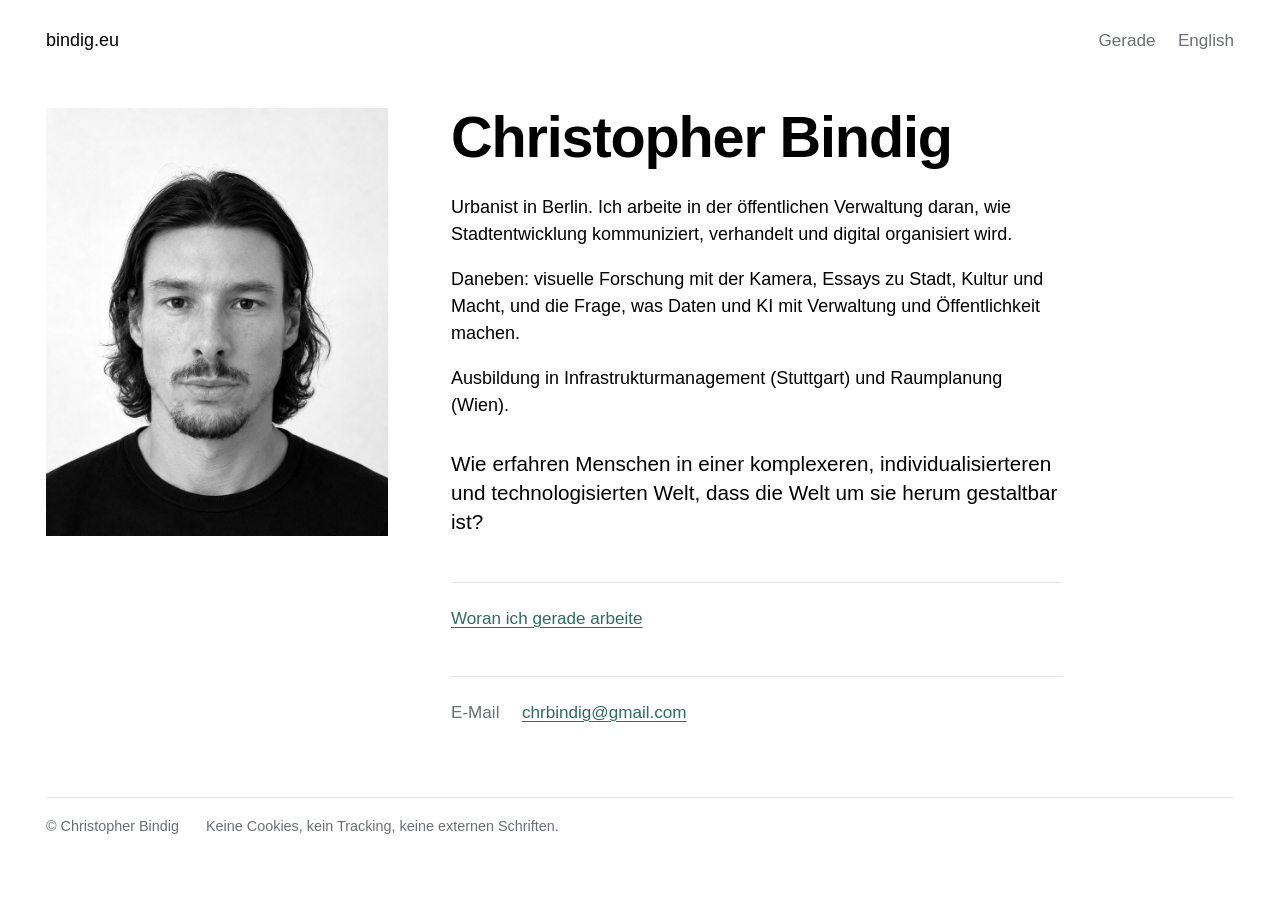
==== index.html @ d64b1f30 "Website V1: statische Seite DE/EN mit /now, Personendaten, Sitemap Co-Authored-By: Claude Fable 5.1 " ====
<!doctype html>
<html lang="de">
<head>
<meta charset="utf-8">
<meta name="viewport" content="width=device-width, initial-scale=1">
<title>Christopher Bindig – Urbanist, Berlin</title>
<meta name="description" content="Christopher Bindig – Urbanist in Berlin. Stadt, Verwaltung, digitale Systeme, visuelle Forschung, Essays.">
<link rel="canonical" href="https://bindig.eu/">
<link rel="alternate" hreflang="de" href="https://bindig.eu/">
<link rel="alternate" hreflang="en" href="https://bindig.eu/en/">
<link rel="alternate" hreflang="x-default" href="https://bindig.eu/">
<link rel="stylesheet" href="/style.css">
<meta property="og:type" content="profile">
<meta property="og:title" content="Christopher Bindig – Urbanist, Berlin">
<meta property="og:description" content="Stadt, Verwaltung, digitale Systeme, visuelle Forschung, Essays.">
<meta property="og:url" content="https://bindig.eu/">
<meta property="og:image" content="https://bindig.eu/portrait.jpg">
<meta property="og:locale" content="de_DE">
<meta property="og:locale:alternate" content="en_GB">
<script type="application/ld+json">
{
  "@context": "https://schema.org",
  "@type": "Person",
  "@id": "https://bindig.eu/#person",
  "name": "Christopher Bindig",
  "givenName": "Christopher",
  "familyName": "Bindig",
  "url": "https://bindig.eu/",
  "image": "https://bindig.eu/portrait.jpg",
  "jobTitle": "Urbanist",
  "description": "Urbanist in Berlin. Arbeitet an der Schnittstelle von Stadtentwicklung, öffentlicher Verwaltung und digitalen Systemen; visuelle Forschung, Essays.",
  "email": "mailto:chrbindig@gmail.com",
  "address": {"@type": "PostalAddress", "addressLocality": "Berlin", "addressCountry": "DE"},
  "alumniOf": [
    {"@type": "CollegeOrUniversity", "name": "Technische Universität Wien"},
    {"@type": "CollegeOrUniversity", "name": "Hochschule für Technik Stuttgart"}
  ],
  "knowsAbout": ["Stadtentwicklung", "Raumplanung", "Bürgerbeteiligung", "öffentliche Verwaltung", "digitale Verwaltung", "visuelle Forschung", "Fotografie", "künstliche Intelligenz"],
  "knowsLanguage": ["de", "en", "es"],
  "sameAs": []
}
</script>
</head>
<body>
<div class="page">
<header class="top">
  <a class="home" href="/" aria-current="page">bindig.eu</a>
  <nav aria-label="Navigation">
    <a href="/now/">Gerade</a>
    <a href="/en/" lang="en" hreflang="en">English</a>
  </nav>
</header>
<main>
  <figure class="portrait">
    <img src="/portrait.jpg" width="800" height="1000" alt="Porträt von Christopher Bindig, Schwarzweißfotografie">
  </figure>
  <section class="bio">
    <h1>Christopher Bindig</h1>
    <p>Urbanist in Berlin. Ich arbeite in der öffentlichen Verwaltung daran, wie Stadtentwicklung kommuniziert, verhandelt und digital organisiert wird.</p>
    <p>Daneben: visuelle Forschung mit der Kamera, Essays zu Stadt, Kultur und Macht, und die Frage, was Daten und KI mit Verwaltung und Öffentlichkeit machen.</p>
    <p>Ausbildung in Infrastrukturmanagement (Stuttgart) und Raumplanung (Wien).</p>
    <p class="question">Wie erfahren Menschen in einer komplexeren, individualisierteren und technologisierten Welt, dass die Welt um sie herum gestaltbar ist?</p>
    <div class="now-teaser">
      <a href="/now/">Woran ich gerade arbeite</a>
    </div>
    <div class="contact">
      <dl>
        <dt>E-Mail</dt><dd><a href="mailto:chrbindig@gmail.com">chrbindig@gmail.com</a></dd>
      </dl>
    </div>
  </section>
</main>
<footer class="bottom">
  <span>© Christopher Bindig</span>
  <span>Keine Cookies, kein Tracking, keine externen Schriften.</span>
</footer>
</div>
</body>
</html>
---- style.css ----
/* bindig.eu – ein Stylesheet, keine externen Anfragen */
:root{
  --paper:#ffffff;
  --ink:#000000;
  --muted:#6b6f73;
  --rule:#e4e6e7;
  --accent:#2f6b5e;
  --measure:34rem;
}
@media (prefers-color-scheme: dark){
  :root{--paper:#111213;--ink:#f2f2f0;--muted:#9a9ea2;--rule:#2a2c2e;--accent:#7fb8a8;}
}
*{box-sizing:border-box}
html{font-size:112.5%}
body{
  margin:0;background:var(--paper);color:var(--ink);
  font-family:"Helvetica Neue",Helvetica,Arial,sans-serif;
  line-height:1.5;-webkit-font-smoothing:antialiased;
}
a{color:var(--accent);text-decoration:underline;text-decoration-thickness:1px;text-underline-offset:.15em}
a:hover{text-decoration-thickness:2px}
a:focus-visible{outline:2px solid var(--accent);outline-offset:3px}
.page{max-width:68rem;margin:0 auto;padding:1.5rem 1rem 3rem}
header.top{display:flex;justify-content:space-between;align-items:baseline;gap:1rem;margin-bottom:3rem}
header.top .home{color:var(--ink);text-decoration:none;font-size:1rem}
header.top nav{display:flex;gap:1.25rem;font-size:.95rem}
header.top nav a{color:var(--muted);text-decoration:none}
header.top nav a[aria-current="page"]{color:var(--ink)}
header.top nav a:hover{color:var(--accent)}
main{display:grid;grid-template-columns:1fr;gap:2rem}
@media (min-width:46rem){main{grid-template-columns:minmax(14rem,19rem) 1fr;gap:3.5rem;align-items:start}}
figure.portrait{margin:0}
figure.portrait img{display:block;width:100%;height:auto;filter:grayscale(1);aspect-ratio:4/5;object-fit:cover}
figure.portrait figcaption{font-size:.8rem;color:var(--muted);margin-top:.5rem}
h1{font-weight:700;font-size:clamp(2rem,5.5vw,3.2rem);line-height:1.02;letter-spacing:-.02em;margin:0 0 1.5rem}
.bio p{max-width:var(--measure);margin:0 0 1rem;font-size:1rem}
.bio p.question{margin-top:1.75rem;font-size:1.15rem;line-height:1.4;color:var(--ink)}
.now-teaser{max-width:var(--measure);margin-top:2.5rem;padding-top:1.25rem;border-top:1px solid var(--rule);font-size:.95rem;color:var(--muted)}
.now-teaser a{color:var(--accent)}
.contact{max-width:var(--measure);margin-top:2.5rem;padding-top:1.25rem;border-top:1px solid var(--rule);font-size:.95rem}
.contact dl{margin:0;display:grid;grid-template-columns:max-content 1fr;gap:.25rem 1.25rem}
.contact dt{color:var(--muted)}.contact dd{margin:0}
footer.bottom{margin-top:4rem;padding-top:1rem;border-top:1px solid var(--rule);font-size:.8rem;color:var(--muted);display:flex;flex-wrap:wrap;gap:.5rem 1.5rem}
footer.bottom a{color:var(--muted)}
.now h1{font-size:clamp(1.8rem,4vw,2.4rem)}
.now .stamp{color:var(--muted);font-size:.9rem;margin:-1rem 0 1.5rem}
.now ul{max-width:var(--measure);padding-left:1.1rem;margin:0}
.now li{margin-bottom:.6rem}
.sections{max-width:var(--measure);margin-top:2.5rem;padding-top:1.25rem;border-top:1px solid var(--rule);font-size:.95rem;color:var(--muted)}
@media (prefers-reduced-motion:no-preference){a{transition:text-decoration-thickness .12s}}
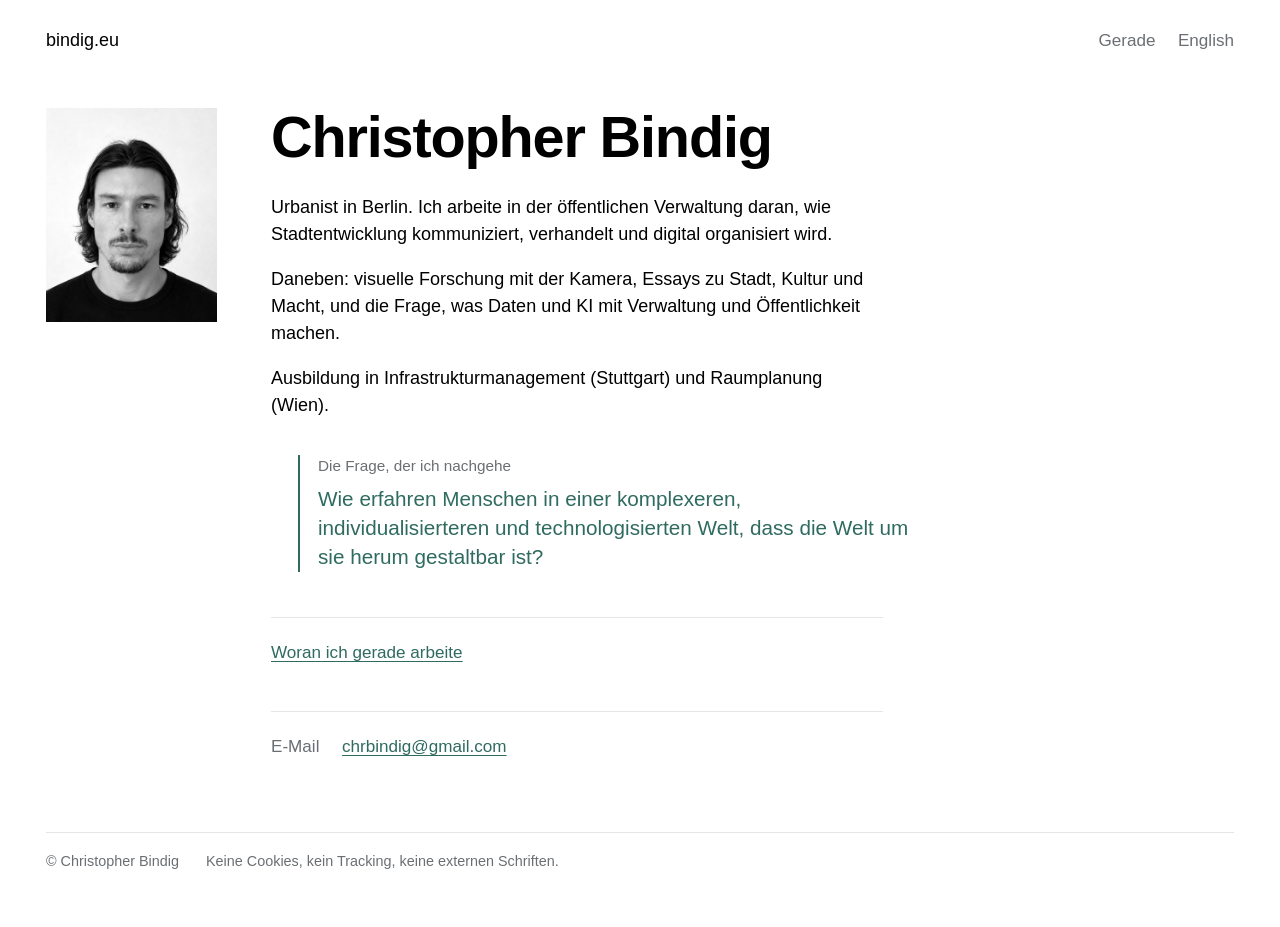
==== commit 341d9d0f: "Leitfrage als eingerückter Block mit Überschrift Co-Authored-By: Claude Fable 5.1 <noreply@anthropic" ====
--- a/index.html
+++ b/index.html
@@ -59,7 +59,10 @@
     <p>Urbanist in Berlin. Ich arbeite in der öffentlichen Verwaltung daran, wie Stadtentwicklung kommuniziert, verhandelt und digital organisiert wird.</p>
     <p>Daneben: visuelle Forschung mit der Kamera, Essays zu Stadt, Kultur und Macht, und die Frage, was Daten und KI mit Verwaltung und Öffentlichkeit machen.</p>
     <p>Ausbildung in Infrastrukturmanagement (Stuttgart) und Raumplanung (Wien).</p>
-    <p class="question">Wie erfahren Menschen in einer komplexeren, individualisierteren und technologisierten Welt, dass die Welt um sie herum gestaltbar ist?</p>
+    <aside class="question">
+      <h2>Die Frage, der ich nachgehe</h2>
+      <p>Wie erfahren Menschen in einer komplexeren, individualisierteren und technologisierten Welt, dass die Welt um sie herum gestaltbar ist?</p>
+    </aside>
     <div class="now-teaser">
       <a href="/now/">Woran ich gerade arbeite</a>
     </div>
--- a/style.css
+++ b/style.css
@@ -28,13 +28,16 @@
 header.top nav a[aria-current="page"]{color:var(--ink)}
 header.top nav a:hover{color:var(--accent)}
 main{display:grid;grid-template-columns:1fr;gap:2rem}
-@media (min-width:46rem){main{grid-template-columns:minmax(14rem,19rem) 1fr;gap:3.5rem;align-items:start}}
-figure.portrait{margin:0}
+@media (min-width:46rem){main{grid-template-columns:9.5rem 1fr;gap:3rem;align-items:start}}
+figure.portrait{margin:0;width:9.5rem}
 figure.portrait img{display:block;width:100%;height:auto;filter:grayscale(1);aspect-ratio:4/5;object-fit:cover}
 figure.portrait figcaption{font-size:.8rem;color:var(--muted);margin-top:.5rem}
 h1{font-weight:700;font-size:clamp(2rem,5.5vw,3.2rem);line-height:1.02;letter-spacing:-.02em;margin:0 0 1.5rem}
 .bio p{max-width:var(--measure);margin:0 0 1rem;font-size:1rem}
-.bio p.question{margin-top:1.75rem;font-size:1.15rem;line-height:1.4;color:var(--ink)}
+.question{max-width:var(--measure);margin:2rem 0 0 1.5rem;padding-left:1rem;border-left:2px solid var(--accent);color:var(--accent)}
+.question h2{font-size:.85rem;font-weight:400;margin:0 0 .4rem;color:var(--muted)}
+.question p{margin:0;font-size:1.15rem;line-height:1.4;color:var(--accent)}
+@media (max-width:46rem){.question{margin-left:.5rem}}
 .now-teaser{max-width:var(--measure);margin-top:2.5rem;padding-top:1.25rem;border-top:1px solid var(--rule);font-size:.95rem;color:var(--muted)}
 .now-teaser a{color:var(--accent)}
 .contact{max-width:var(--measure);margin-top:2.5rem;padding-top:1.25rem;border-top:1px solid var(--rule);font-size:.95rem}
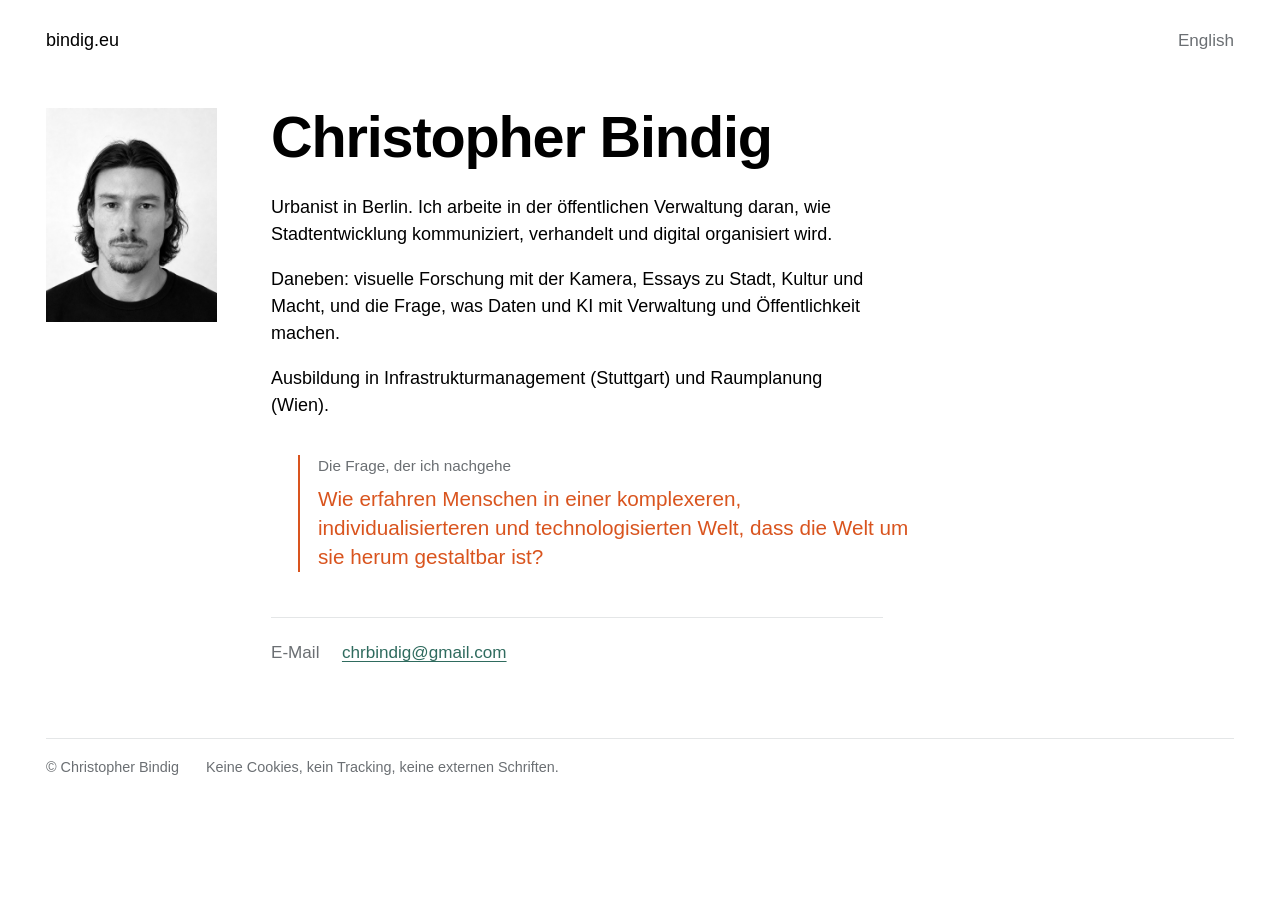
==== commit 48b407d0: "Now-Seiten vorerst entfernt" ====
--- a/index.html
+++ b/index.html
@@ -46,7 +46,6 @@
 <header class="top">
   <a class="home" href="/" aria-current="page">bindig.eu</a>
   <nav aria-label="Navigation">
-    <a href="/now/">Gerade</a>
     <a href="/en/" lang="en" hreflang="en">English</a>
   </nav>
 </header>
@@ -63,9 +62,6 @@
       <h2>Die Frage, der ich nachgehe</h2>
       <p>Wie erfahren Menschen in einer komplexeren, individualisierteren und technologisierten Welt, dass die Welt um sie herum gestaltbar ist?</p>
     </aside>
-    <div class="now-teaser">
-      <a href="/now/">Woran ich gerade arbeite</a>
-    </div>
     <div class="contact">
       <dl>
         <dt>E-Mail</dt><dd><a href="mailto:chrbindig@gmail.com">chrbindig@gmail.com</a></dd>
--- a/style.css
+++ b/style.css
@@ -5,10 +5,11 @@
   --muted:#6b6f73;
   --rule:#e4e6e7;
   --accent:#2f6b5e;
+  --question:#d9541e;
   --measure:34rem;
 }
 @media (prefers-color-scheme: dark){
-  :root{--paper:#111213;--ink:#f2f2f0;--muted:#9a9ea2;--rule:#2a2c2e;--accent:#7fb8a8;}
+  :root{--paper:#111213;--ink:#f2f2f0;--muted:#9a9ea2;--rule:#2a2c2e;--accent:#7fb8a8;--question:#f08a4b;}
 }
 *{box-sizing:border-box}
 html{font-size:112.5%}
@@ -34,9 +35,9 @@
 figure.portrait figcaption{font-size:.8rem;color:var(--muted);margin-top:.5rem}
 h1{font-weight:700;font-size:clamp(2rem,5.5vw,3.2rem);line-height:1.02;letter-spacing:-.02em;margin:0 0 1.5rem}
 .bio p{max-width:var(--measure);margin:0 0 1rem;font-size:1rem}
-.question{max-width:var(--measure);margin:2rem 0 0 1.5rem;padding-left:1rem;border-left:2px solid var(--accent);color:var(--accent)}
+.question{max-width:var(--measure);margin:2rem 0 0 1.5rem;padding-left:1rem;border-left:2px solid var(--question);color:var(--question)}
 .question h2{font-size:.85rem;font-weight:400;margin:0 0 .4rem;color:var(--muted)}
-.question p{margin:0;font-size:1.15rem;line-height:1.4;color:var(--accent)}
+.question p{margin:0;font-size:1.15rem;line-height:1.4;color:var(--question)}
 @media (max-width:46rem){.question{margin-left:.5rem}}
 .now-teaser{max-width:var(--measure);margin-top:2.5rem;padding-top:1.25rem;border-top:1px solid var(--rule);font-size:.95rem;color:var(--muted)}
 .now-teaser a{color:var(--accent)}
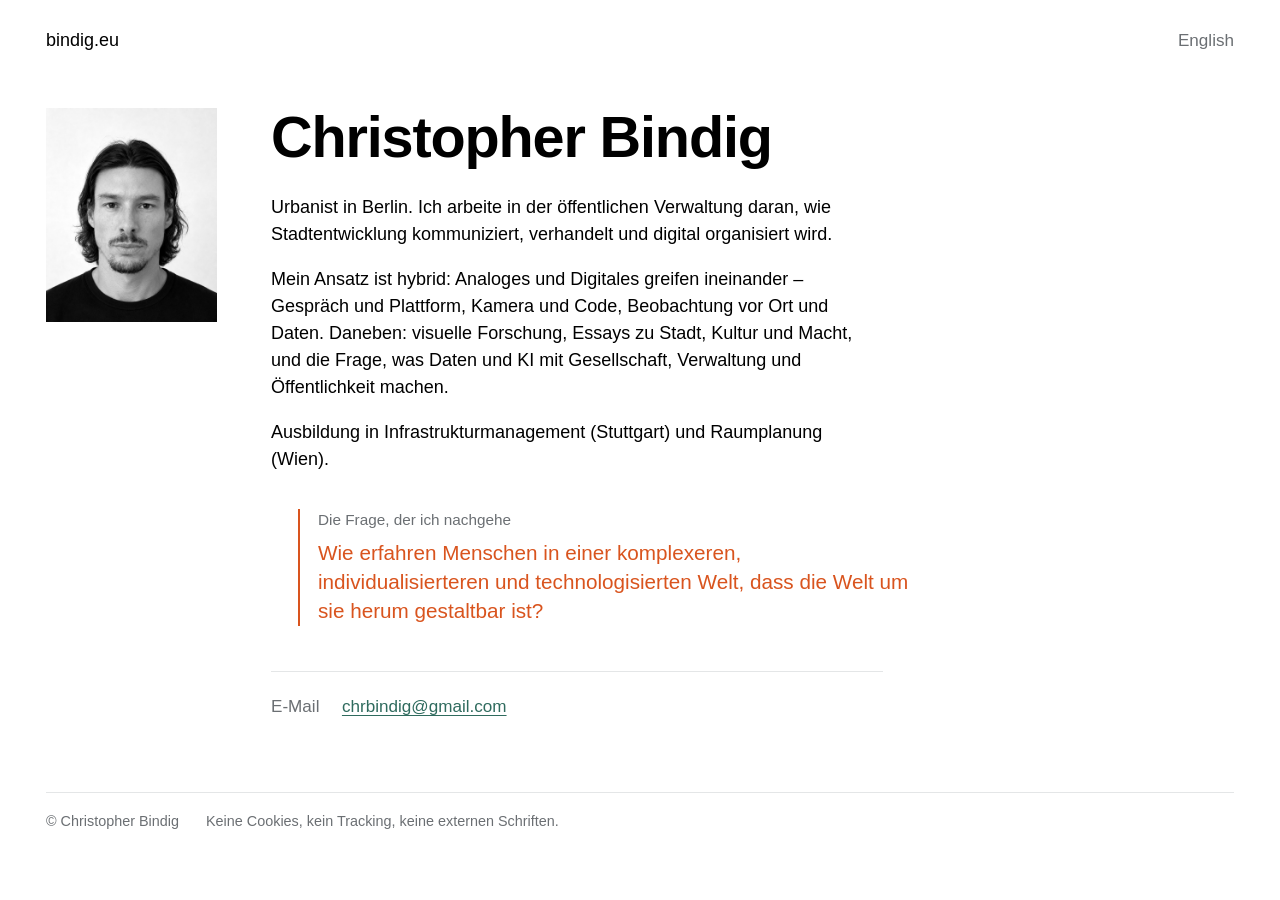
==== commit ba60f7f6: "Bio: hybrider Ansatz analog/digital, Gesellschaft ergänzt" ====
--- a/index.html
+++ b/index.html
@@ -35,7 +35,7 @@
     {"@type": "CollegeOrUniversity", "name": "Technische Universität Wien"},
     {"@type": "CollegeOrUniversity", "name": "Hochschule für Technik Stuttgart"}
   ],
-  "knowsAbout": ["Stadtentwicklung", "Raumplanung", "Bürgerbeteiligung", "öffentliche Verwaltung", "digitale Verwaltung", "visuelle Forschung", "Fotografie", "künstliche Intelligenz"],
+  "knowsAbout": ["Stadtentwicklung", "Raumplanung", "Bürgerbeteiligung", "öffentliche Verwaltung", "digitale Verwaltung", "visuelle Forschung", "Fotografie", "Daten", "künstliche Intelligenz", "Gesellschaft"],
   "knowsLanguage": ["de", "en", "es"],
   "sameAs": []
 }
@@ -56,7 +56,7 @@
   <section class="bio">
     <h1>Christopher Bindig</h1>
     <p>Urbanist in Berlin. Ich arbeite in der öffentlichen Verwaltung daran, wie Stadtentwicklung kommuniziert, verhandelt und digital organisiert wird.</p>
-    <p>Daneben: visuelle Forschung mit der Kamera, Essays zu Stadt, Kultur und Macht, und die Frage, was Daten und KI mit Verwaltung und Öffentlichkeit machen.</p>
+    <p>Mein Ansatz ist hybrid: Analoges und Digitales greifen ineinander – Gespräch und Plattform, Kamera und Code, Beobachtung vor Ort und Daten. Daneben: visuelle Forschung, Essays zu Stadt, Kultur und Macht, und die Frage, was Daten und KI mit Gesellschaft, Verwaltung und Öffentlichkeit machen.</p>
     <p>Ausbildung in Infrastrukturmanagement (Stuttgart) und Raumplanung (Wien).</p>
     <aside class="question">
       <h2>Die Frage, der ich nachgehe</h2>
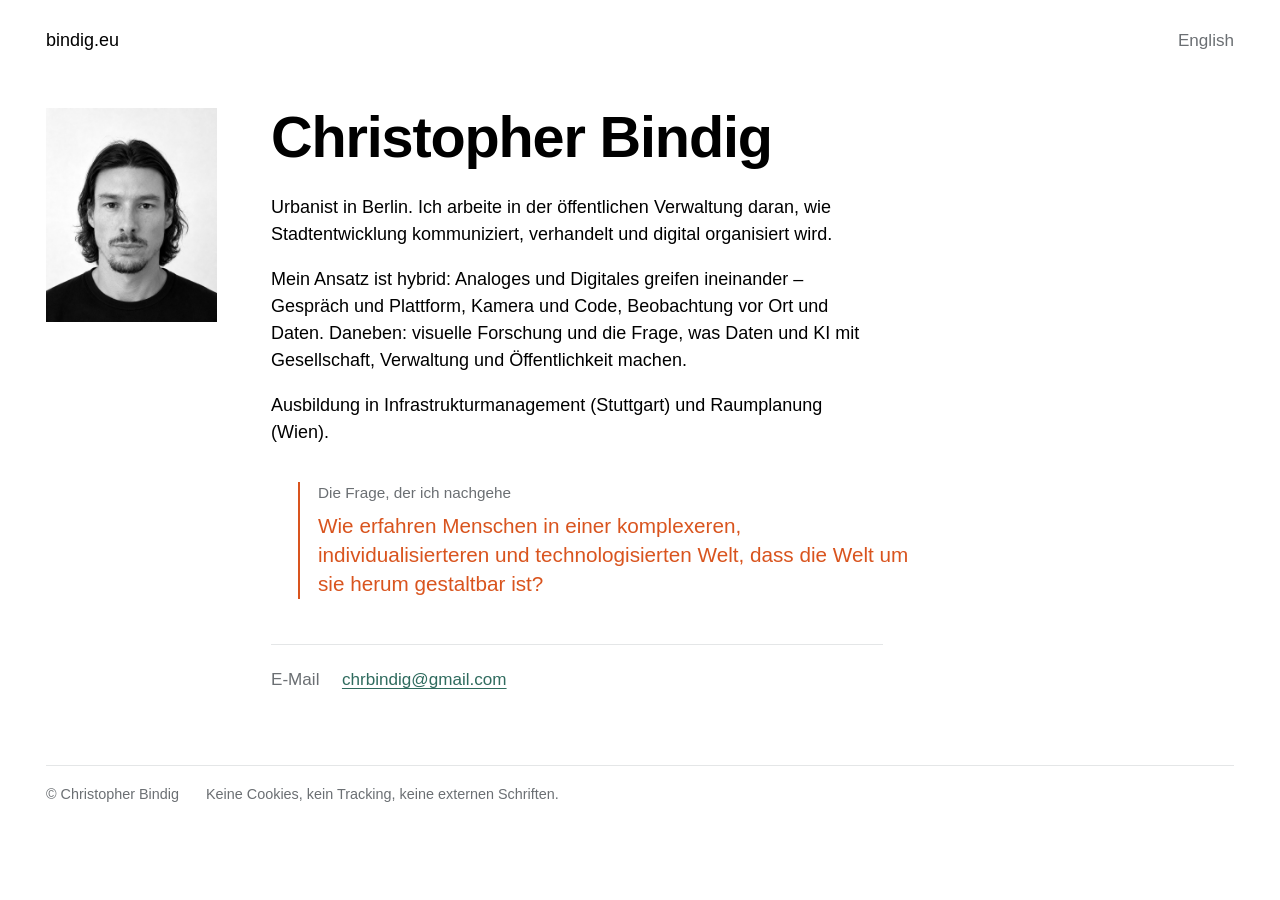
==== commit c56befe3: "Bio: Essays herausgenommen" ====
--- a/index.html
+++ b/index.html
@@ -4,15 +4,18 @@
 <meta charset="utf-8">
 <meta name="viewport" content="width=device-width, initial-scale=1">
 <title>Christopher Bindig – Urbanist, Berlin</title>
-<meta name="description" content="Christopher Bindig – Urbanist in Berlin. Stadt, Verwaltung, digitale Systeme, visuelle Forschung, Essays.">
+<meta name="description" content="Christopher Bindig – Urbanist in Berlin. Stadt, Verwaltung, digitale Systeme, visuelle Forschung.">
 <link rel="canonical" href="https://bindig.eu/">
 <link rel="alternate" hreflang="de" href="https://bindig.eu/">
 <link rel="alternate" hreflang="en" href="https://bindig.eu/en/">
 <link rel="alternate" hreflang="x-default" href="https://bindig.eu/">
 <link rel="stylesheet" href="/style.css">
+<link rel="icon" href="/favicon.svg" type="image/svg+xml">
+<link rel="icon" href="/favicon-32.png" sizes="32x32" type="image/png">
+<link rel="apple-touch-icon" href="/apple-touch-icon.png">
 <meta property="og:type" content="profile">
 <meta property="og:title" content="Christopher Bindig – Urbanist, Berlin">
-<meta property="og:description" content="Stadt, Verwaltung, digitale Systeme, visuelle Forschung, Essays.">
+<meta property="og:description" content="Stadt, Verwaltung, digitale Systeme, visuelle Forschung.">
 <meta property="og:url" content="https://bindig.eu/">
 <meta property="og:image" content="https://bindig.eu/portrait.jpg">
 <meta property="og:locale" content="de_DE">
@@ -28,7 +31,7 @@
   "url": "https://bindig.eu/",
   "image": "https://bindig.eu/portrait.jpg",
   "jobTitle": "Urbanist",
-  "description": "Urbanist in Berlin. Arbeitet an der Schnittstelle von Stadtentwicklung, öffentlicher Verwaltung und digitalen Systemen; visuelle Forschung, Essays.",
+  "description": "Urbanist in Berlin. Arbeitet an der Schnittstelle von Stadtentwicklung, öffentlicher Verwaltung und digitalen Systemen; visuelle Forschung.",
   "email": "mailto:chrbindig@gmail.com",
   "address": {"@type": "PostalAddress", "addressLocality": "Berlin", "addressCountry": "DE"},
   "alumniOf": [
@@ -56,7 +59,7 @@
   <section class="bio">
     <h1>Christopher Bindig</h1>
     <p>Urbanist in Berlin. Ich arbeite in der öffentlichen Verwaltung daran, wie Stadtentwicklung kommuniziert, verhandelt und digital organisiert wird.</p>
-    <p>Mein Ansatz ist hybrid: Analoges und Digitales greifen ineinander – Gespräch und Plattform, Kamera und Code, Beobachtung vor Ort und Daten. Daneben: visuelle Forschung, Essays zu Stadt, Kultur und Macht, und die Frage, was Daten und KI mit Gesellschaft, Verwaltung und Öffentlichkeit machen.</p>
+    <p>Mein Ansatz ist hybrid: Analoges und Digitales greifen ineinander – Gespräch und Plattform, Kamera und Code, Beobachtung vor Ort und Daten. Daneben: visuelle Forschung und die Frage, was Daten und KI mit Gesellschaft, Verwaltung und Öffentlichkeit machen.</p>
     <p>Ausbildung in Infrastrukturmanagement (Stuttgart) und Raumplanung (Wien).</p>
     <aside class="question">
       <h2>Die Frage, der ich nachgehe</h2>
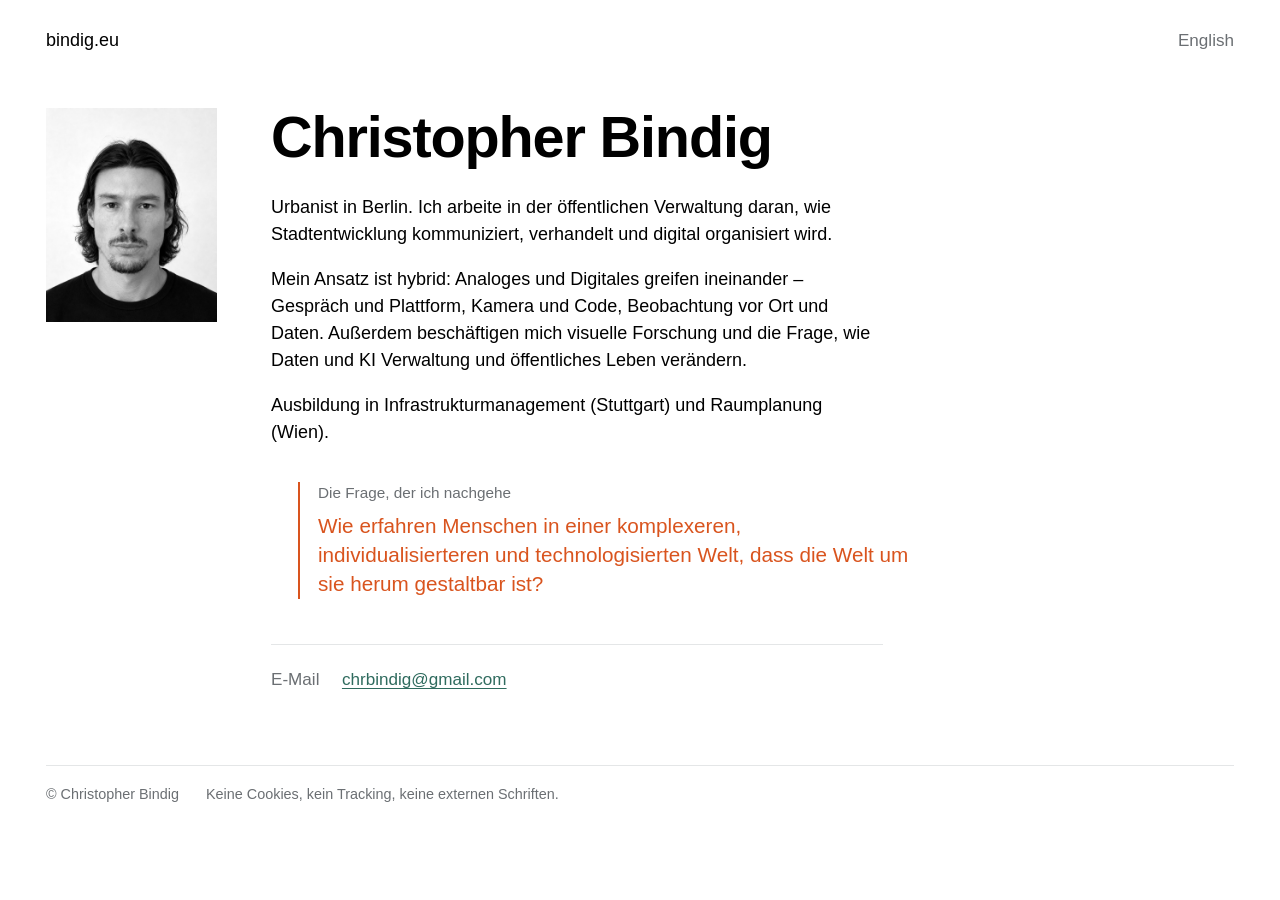
==== commit 9a49f2d4: "Bio: Satz zu Daten und KI neutraler" ====
--- a/index.html
+++ b/index.html
@@ -59,7 +59,7 @@
   <section class="bio">
     <h1>Christopher Bindig</h1>
     <p>Urbanist in Berlin. Ich arbeite in der öffentlichen Verwaltung daran, wie Stadtentwicklung kommuniziert, verhandelt und digital organisiert wird.</p>
-    <p>Mein Ansatz ist hybrid: Analoges und Digitales greifen ineinander – Gespräch und Plattform, Kamera und Code, Beobachtung vor Ort und Daten. Daneben: visuelle Forschung und die Frage, was Daten und KI mit Gesellschaft, Verwaltung und Öffentlichkeit machen.</p>
+    <p>Mein Ansatz ist hybrid: Analoges und Digitales greifen ineinander – Gespräch und Plattform, Kamera und Code, Beobachtung vor Ort und Daten. Außerdem beschäftigen mich visuelle Forschung und die Frage, wie Daten und KI Verwaltung und öffentliches Leben verändern.</p>
     <p>Ausbildung in Infrastrukturmanagement (Stuttgart) und Raumplanung (Wien).</p>
     <aside class="question">
       <h2>Die Frage, der ich nachgehe</h2>
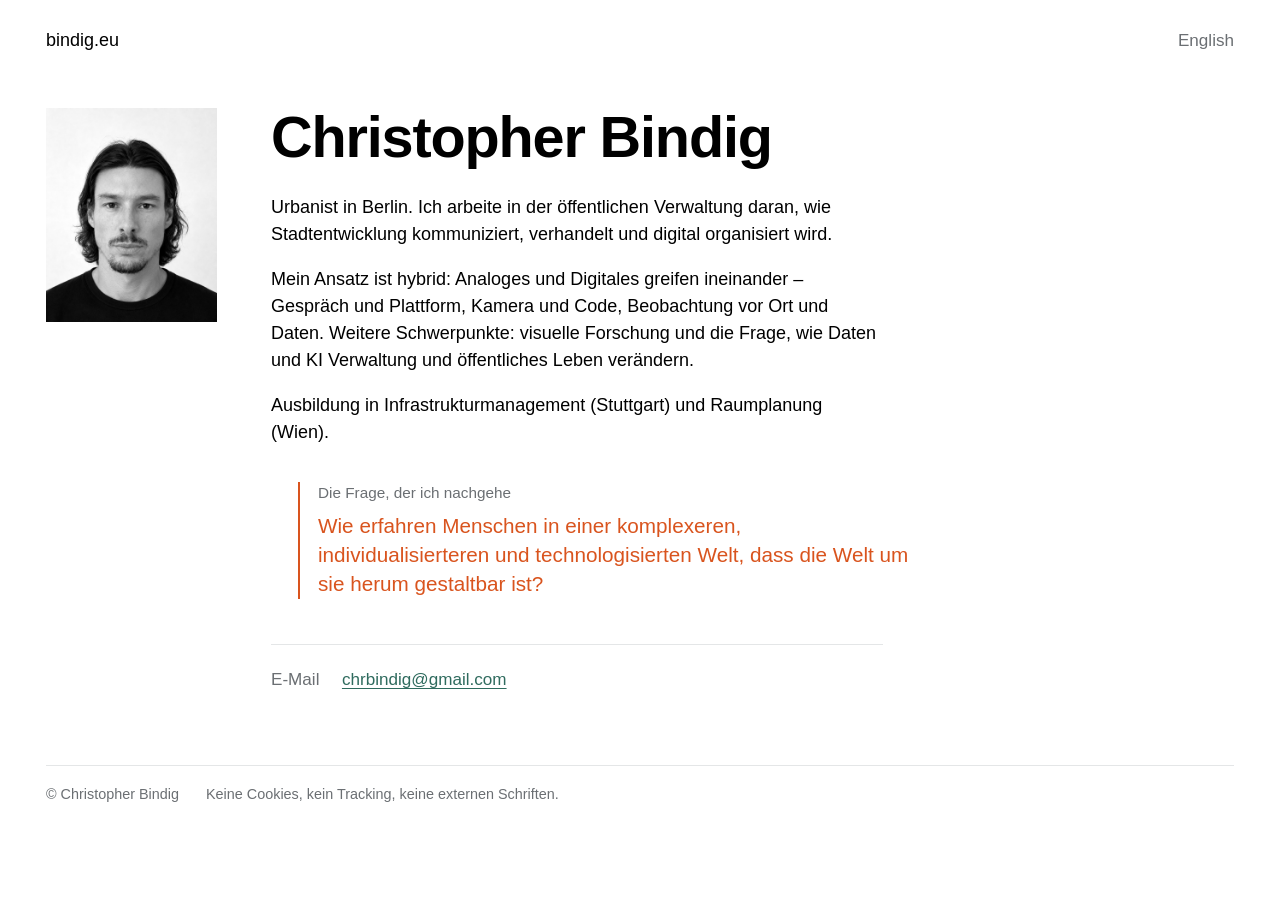
==== commit 74bdce3f: "Bio: weitere Schwerpunkte" ====
--- a/index.html
+++ b/index.html
@@ -59,7 +59,7 @@
   <section class="bio">
     <h1>Christopher Bindig</h1>
     <p>Urbanist in Berlin. Ich arbeite in der öffentlichen Verwaltung daran, wie Stadtentwicklung kommuniziert, verhandelt und digital organisiert wird.</p>
-    <p>Mein Ansatz ist hybrid: Analoges und Digitales greifen ineinander – Gespräch und Plattform, Kamera und Code, Beobachtung vor Ort und Daten. Außerdem beschäftigen mich visuelle Forschung und die Frage, wie Daten und KI Verwaltung und öffentliches Leben verändern.</p>
+    <p>Mein Ansatz ist hybrid: Analoges und Digitales greifen ineinander – Gespräch und Plattform, Kamera und Code, Beobachtung vor Ort und Daten. Weitere Schwerpunkte: visuelle Forschung und die Frage, wie Daten und KI Verwaltung und öffentliches Leben verändern.</p>
     <p>Ausbildung in Infrastrukturmanagement (Stuttgart) und Raumplanung (Wien).</p>
     <aside class="question">
       <h2>Die Frage, der ich nachgehe</h2>
